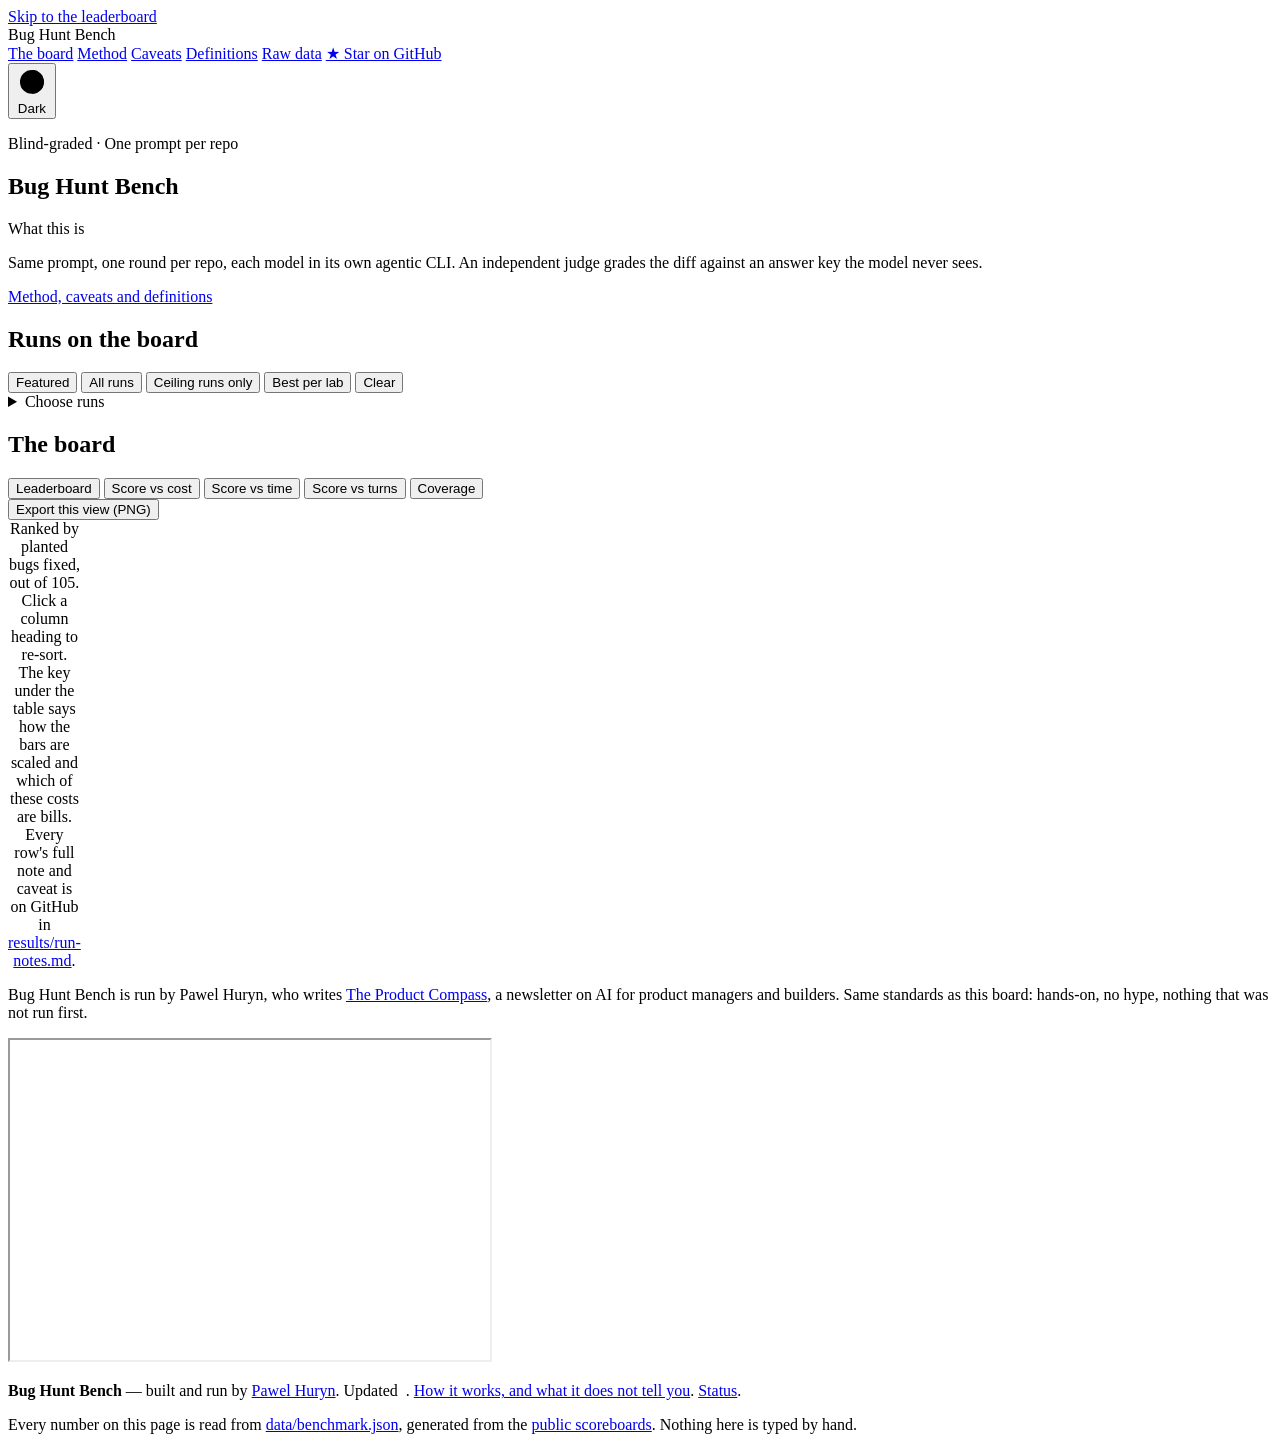
==== index.html @ db118f54 "board: a link restores exactly the state it names Two ways a link could open on the wrong board:  - " ====
<!doctype html>
<html lang="en">
<head>
<meta charset="utf-8">
<meta name="viewport" content="width=device-width, initial-scale=1">
<title>Bug Hunt Bench — frontier coding models against real planted bugs</title>
<meta name="description" content="A blind-graded benchmark of frontier coding models on real bugs planted in two production codebases. The score counts planted bugs only; extra fixes are tracked separately and never added.">
<link rel="canonical" href="https://bughunt.productcompass.pm/">
<meta name="color-scheme" content="light dark">
<!-- theme-boot.js rewrites this to the dark surface when the dark theme is on -->
<meta name="theme-color" content="#eef0f3">
<meta name="author" content="Pawel Huryn">

<!-- The one classic, render-blocking script on the page: it stamps the theme on
     <html> before the first paint, so a dark-theme visitor never sees a white
     flash. It is a file rather than an inline block because the CSP has no
     'unsafe-inline'. -->
<script src="/assets/js/theme-boot.js?v=7491ca6787"></script>

<meta property="og:type" content="website">
<meta property="og:site_name" content="Bug Hunt Bench">
<meta property="og:title" content="Bug Hunt Bench — frontier coding models against real planted bugs">
<meta property="og:description" content="A blind-graded benchmark of frontier coding models on real bugs planted in two production codebases. The score counts planted bugs only; extra fixes are tracked separately and never added.">
<meta property="og:url" content="https://bughunt.productcompass.pm/">
<meta property="og:image" content="https://bughunt.productcompass.pm/og-image.png?v=2026-11-19-d2e2fb43">
<meta property="og:image:width" content="1200">
<meta property="og:image:height" content="630">
<meta property="og:image:alt" content="Bug Hunt Bench leaderboard">
<meta name="twitter:card" content="summary_large_image">
<meta name="twitter:title" content="Bug Hunt Bench — frontier coding models against real planted bugs">
<meta name="twitter:description" content="A blind-graded benchmark of frontier coding models on real bugs planted in two production codebases. The score counts planted bugs only.">
<meta name="twitter:image" content="https://bughunt.productcompass.pm/og-image.png?v=2026-11-19-d2e2fb43">
<meta name="twitter:creator" content="@PawelHuryn">

<link rel="icon" href="/assets/favicon.svg" type="image/svg+xml">
<link rel="icon" href="/assets/favicon-32.png" sizes="32x32" type="image/png">
<link rel="apple-touch-icon" href="/assets/apple-touch-icon.png">
<link rel="preconnect" href="https://fonts.googleapis.com">
<link rel="preconnect" href="https://fonts.gstatic.com" crossorigin>
<link rel="stylesheet" href="https://fonts.googleapis.com/css2?family=EB+Garamond:ital,wght@0,400;0,500;1,400&amp;family=Inter:wght@400;500;600&amp;display=swap">
<link rel="stylesheet" href="/assets/css/site.css?v=7491ca6787">

<!-- dateModified and url are patched at runtime from data/benchmark.json; keep the static values in sync anyway. -->
<script type="application/ld+json" id="dataset-schema">
{
  "@context": "https://schema.org",
  "@type": "Dataset",
  "name": "Bug Hunt Bench",
  "alternateName": "Bug Hunt Bench coding-model benchmark",
  "description": "A blind-graded benchmark of frontier coding models on real bugs planted in two production codebases: a TypeScript VS Code extension and a React/Supabase LMS. Each model gets one round per repo in its own native agentic CLI, and an independent judge grades the resulting diff against a withheld answer key. The headline score counts planted bugs only.",
  "url": "https://bughunt.productcompass.pm/",
  "sameAs": "https://github.com/phuryn/bug-hunt-bench",
  "license": "https://opensource.org/licenses/MIT",
  "isAccessibleForFree": true,
  "dateModified": "2026-08-25",
  "keywords": ["coding models", "AI benchmark", "bug fixing", "software engineering agents", "blind grading"],
  "creator": {
    "@type": "Person",
    "name": "Pawel Huryn",
    "url": "https://www.productcompass.pm",
    "sameAs": ["https://x.com/PawelHuryn", "https://www.linkedin.com/in/pawel-huryn"]
  },
  "distribution": {
    "@type": "DataDownload",
    "encodingFormat": "application/json",
    "contentUrl": "https://bughunt.productcompass.pm/data/benchmark.json"
  },
  "measurementTechnique": "Blind grading of model-produced diffs against a withheld answer key",
  "variableMeasured": [
    { "@type": "PropertyValue", "name": "fixed", "description": "Planted bugs fixed and verified against the withheld answer key. The only number in the score.", "minValue": 0, "maxValue": 105 },
    { "@type": "PropertyValue", "name": "partial", "description": "The defect was addressed but not fully closed. Not counted in the score." },
    { "@type": "PropertyValue", "name": "claimed_only", "description": "The model reported a fix that its diff does not deliver." },
    { "@type": "PropertyValue", "name": "extras", "description": "Genuine defects fixed that were never planted. Real work, deliberately kept out of the score." },
    { "@type": "PropertyValue", "name": "wall_min", "description": "Wall-clock minutes for the run: repo 1 plus repo 2 agent time, dependency install excluded.", "unitText": "minute" },
    { "@type": "PropertyValue", "name": "cost_usd", "description": "Run cost in US dollars, tagged by kind: an actual bill, a list-rate estimate, a reconstructed floor, or free.", "unitText": "USD" }
  ]
}
</script>
<script type="module" src="/assets/js/main.js?v=7491ca6787"></script>
<!-- Microsoft Clarity analytics. A file, not an inline block: the CSP has no 'unsafe-inline'. -->
<script src="/assets/js/clarity.js?v=7491ca6787" async></script>
</head>
<body>
<a class="skip-link" href="#leaderboard">Skip to the leaderboard</a>

<header class="masthead">
  <div class="wrap masthead__inner">
    <span class="wordmark" aria-current="page">Bug&nbsp;Hunt&nbsp;Bench</span>
    <div class="masthead__right">
      <nav class="masthead__nav" aria-label="Sections">
        <a href="#leaderboard" aria-current="page">The board</a>
        <a href="/method">Method</a>
        <a href="/method#caveats">Caveats</a>
        <a href="/method#definitions">Definitions</a>
        <a id="source-link" href="https://github.com/phuryn/bug-hunt-bench/tree/main/results" target="_blank" rel="noopener" aria-label="Raw data (opens in a new tab)">Raw data</a>
        <a id="star-link" class="masthead__star" href="https://github.com/phuryn/bug-hunt-bench" target="_blank" rel="noopener" aria-label="Star Bug Hunt Bench on GitHub (opens in a new tab)">&#9733; Star on GitHub</a>
      </nav>
      <button type="button" class="themetoggle" id="theme-toggle" aria-pressed="false" aria-label="Dark theme">
        <svg viewBox="0 0 16 16" aria-hidden="true" focusable="false">
          <circle class="disc" cx="8" cy="8" r="6"></circle>
          <path class="half" d="M8 2a6 6 0 0 1 0 12z"></path>
        </svg>
        <span>Dark</span>
      </button>
    </div>
  </div>
</header>

<main id="main">

  <section class="hero wrap" aria-labelledby="page-title">
    <p class="kicker">Blind-graded &middot; One prompt per repo<span id="hero-updated-wrap" hidden> &middot; Updated <time id="hero-updated" datetime=""></time></span></p>
    <!-- replaced at runtime with the headline built from data/benchmark.json; the
         static text is what a crawler without JavaScript gets, and carries no figures -->
    <h1 id="page-title">Bug Hunt Bench</h1>
    <p class="lede" id="hero-lede"></p>

    <!-- The bridge: what the benchmark is, and the way through to the page that
         says it properly. The method, the caveats and the definitions moved to
         /method so the board comes first; this is the only prose about them that
         stays here, and it carries no figures, so it cannot go stale. -->
    <aside class="bridge" aria-label="What this is">
      <p class="eyebrow">What this is</p>
      <p>Same prompt, one round per repo, each model in its own agentic CLI. An independent judge grades the diff against an answer key the model never sees.</p>
      <p class="bridge__more"><a href="/method">Method, caveats and definitions</a></p>
    </aside>

    <figure class="tickrule">
      <div class="tickrule__plot" id="tickrule-plot" aria-hidden="true"></div>
      <div class="tickrule__skeleton skeleton__row" id="tickrule-skeleton" aria-hidden="true"></div>
      <figcaption id="tickrule-caption"></figcaption>
    </figure>
  </section>

  <section class="controls wrap" aria-labelledby="controls-title">
    <div class="controls__bar">
      <h2 class="controls__title" id="controls-title">Runs on the board</h2>
      <div class="presets" role="group" aria-label="Selection presets">
        <button type="button" class="preset" data-preset="featured">Featured</button>
        <button type="button" class="preset" data-preset="all">All runs</button>
        <button type="button" class="preset" data-preset="ceiling">Ceiling runs only</button>
        <button type="button" class="preset" data-preset="best-per-lab">Best per lab</button>
        <button type="button" class="preset" data-preset="clear">Clear</button>
      </div>
    </div>
    <details class="picker" id="picker">
      <summary><span id="picker-summary">Choose runs</span></summary>
      <div class="picker__grid" id="picker-grid"></div>
      <p class="picker__note">A model can appear more than once — different reasoning tiers, or a different harness. Runs tagged <span class="tag tag--superseded">superseded</span> are historical and stay out of the default view.</p>
    </details>
  </section>

  <section class="views wrap" id="leaderboard" aria-labelledby="views-title">
    <div class="views__bar">
      <h2 class="views__title" id="views-title">The board</h2>
      <div class="views__actions">
        <div class="tabs" role="tablist" aria-label="View">
          <button type="button" class="tab" role="tab" id="tab-table" aria-controls="panel-table" aria-selected="true" data-view="table">Leaderboard</button>
          <button type="button" class="tab" role="tab" id="tab-scatter" aria-controls="panel-scatter" aria-selected="false" tabindex="-1" data-view="scatter">Score vs cost</button>
          <button type="button" class="tab" role="tab" id="tab-time" aria-controls="panel-time" aria-selected="false" tabindex="-1" data-view="time">Score vs time</button>
          <button type="button" class="tab" role="tab" id="tab-turns" aria-controls="panel-turns" aria-selected="false" tabindex="-1" data-view="turns">Score vs turns</button>
          <button type="button" class="tab" role="tab" id="tab-coverage" aria-controls="panel-coverage" aria-selected="false" tabindex="-1" data-view="coverage">Coverage</button>
        </div>
        <button type="button" class="btn btn--export" id="export-png">Export this view (PNG)</button>
      </div>
    </div>

    <div class="panel" id="panel-table" role="tabpanel" tabindex="0" aria-labelledby="tab-table">
      <div class="skeleton" id="board-skeleton" aria-hidden="true">
        <div class="skeleton__head"></div>
        <div class="skeleton__row"></div><div class="skeleton__row"></div>
        <div class="skeleton__row"></div><div class="skeleton__row"></div>
        <div class="skeleton__row"></div><div class="skeleton__row"></div>
        <div class="skeleton__row"></div><div class="skeleton__row"></div>
      </div>
      <div class="tablewrap" id="tablewrap" tabindex="0" role="region" aria-label="Leaderboard table, scrollable">
        <table class="board" id="board">
          <caption class="board__caption" id="board-caption">
            Ranked by planted bugs fixed, out of 105. Click a column heading to re-sort. The key under the table says how the bars are scaled and which of these costs are bills.
            Every row's full note and caveat is on GitHub in <a href="https://github.com/phuryn/bug-hunt-bench/blob/main/results/run-notes.md">results/run-notes.md</a>.
          </caption>
          <thead id="board-head"></thead>
          <tbody id="board-body"></tbody>
        </table>
      </div>
      <p class="empty" id="table-empty" hidden>No runs selected. Pick some above, or hit <strong>Featured</strong>.</p>
      <p class="pullquote" id="extras-pullquote"></p>
      <div class="keys" id="table-keys"></div>
    </div>

    <div class="panel" id="panel-scatter" role="tabpanel" tabindex="0" aria-labelledby="tab-scatter" hidden>
      <div class="chart" id="chart"></div>
      <p class="empty" id="scatter-empty" hidden>No runs selected. Pick some above, or hit <strong>Featured</strong>.</p>
      <div class="chart__legend" id="chart-legend"></div>
      <p class="chart__note">
        <span id="scale-note"></span>
        <span id="axis-note"></span>
        Every value here is also in the <button type="button" class="linkbtn" data-goto-view="table">leaderboard table</button>.
      </p>
    </div>

    <div class="panel" id="panel-time" role="tabpanel" tabindex="0" aria-labelledby="tab-time" hidden>
      <div class="chart" id="chart-time"></div>
      <p class="empty" id="time-empty" hidden>No runs selected. Pick some above, or hit <strong>Featured</strong>.</p>
      <div class="chart__legend" id="time-legend"></div>
      <p class="chart__note">
        <span id="time-scale-note"></span>
        <span id="time-axis-note"></span>
        Every value here is also in the <button type="button" class="linkbtn" data-goto-view="table">leaderboard table</button>.
      </p>
    </div>

    <div class="panel" id="panel-turns" role="tabpanel" tabindex="0" aria-labelledby="tab-turns" hidden>
      <div class="chart" id="chart-turns"></div>
      <p class="empty" id="turns-empty" hidden>No runs selected. Pick some above, or hit <strong>Featured</strong>.</p>
      <div class="chart__legend" id="turns-legend"></div>
      <p class="chart__note">
        A turn is one model step that either calls a tool or gives the final answer, counted from each run's own log the same way for every harness — see <a class="deflink" href="/method#def-turns">the definition</a>.
        <span id="turns-scale-note"></span>
        <span id="turns-axis-note"></span>
        Every value here is also in the <button type="button" class="linkbtn" data-goto-view="table">leaderboard table</button>, and every run's own figures are in <a href="https://github.com/phuryn/bug-hunt-bench/blob/main/results/runs.csv">results/runs.csv</a>.
      </p>
    </div>

    <div class="panel" id="panel-coverage" role="tabpanel" tabindex="0" aria-labelledby="tab-coverage" hidden>
      <div class="coverage" id="coverage-host"></div>
      <p class="empty" id="coverage-empty" hidden>No runs selected. Pick some above, or hit <strong>Featured</strong>.</p>
      <div id="coverage-note"></div>
    </div>
  </section>

  <noscript>
    <section class="prose wrap">
      <h2>This board needs JavaScript</h2>
      <p>The table and the charts are drawn in the browser from a single JSON file, so no number on this page is hand-typed. You can read the same numbers straight from the source: <a href="/data/benchmark.json">data/benchmark.json</a>, or the <a href="https://github.com/phuryn/bug-hunt-bench/tree/main/results">public scoreboards</a>. The <a href="/method">method page</a> reads from the same file.</p>
    </section>
  </noscript>
  <!-- The coda: the newsletter, last on the page and above the footer, so it is on
       every view and never between a reader and a number. The frame is Substack's
       own subscribe document (allowed by frame-src in _headers); the link in the
       sentence is the way in for anyone whose browser blocks third-party frames. -->
  <section class="coda wrap" aria-label="Subscribe to The Product Compass">
    <div class="coda__inner">
      <div class="coda__text">
        <p>Bug Hunt Bench is run by Pawel Huryn, who writes <a href="https://www.productcompass.pm/subscribe">The Product Compass</a>, a newsletter on AI for product managers and builders. Same standards as this board: hands-on, no hype, nothing that was not run first.</p>
      </div>
      <div class="coda__frame">
        <iframe class="coda__embed" src="https://www.productcompass.pm/embed" width="480" height="320" title="Subscribe to The Product Compass" loading="lazy" scrolling="no"></iframe>
      </div>
    </div>
  </section>
</main>

<footer class="footer">
  <div class="wrap footer__inner">
    <p><strong>Bug Hunt Bench</strong> — built and run by <a href="https://www.productcompass.pm">Pawel Huryn</a>. Updated <time id="footer-updated" datetime="">&nbsp;</time>. <a href="/method">How it works, and what it does not tell you</a>. <a href="https://staygreen.io/s/bug-hunt-benchmark" target="_blank" rel="noopener" aria-label="Status (opens in a new tab)">Status</a>.</p>
    <p>Every number on this page is read from <a href="/data/benchmark.json">data/benchmark.json</a>, generated from the <a href="https://github.com/phuryn/bug-hunt-bench/tree/main/results">public scoreboards</a>. Nothing here is typed by hand.</p>
  </div>
</footer>
</body>
</html>
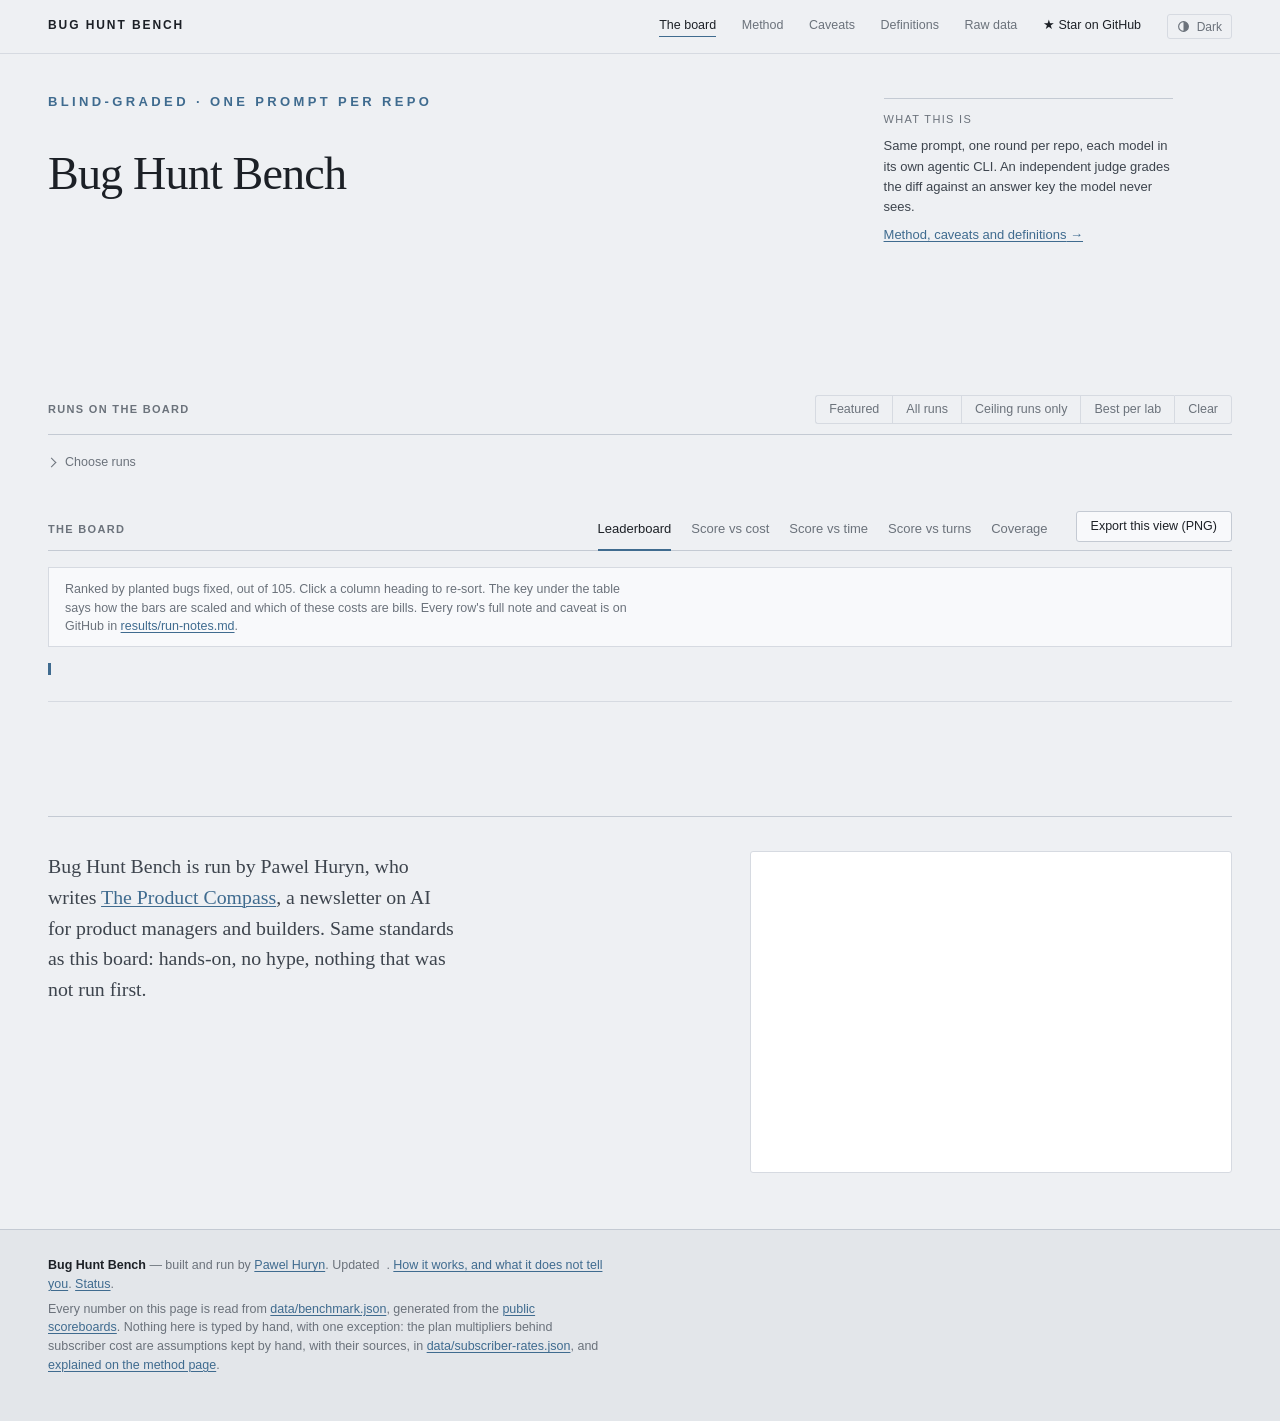
==== commit 3ac831ba: "board: subscriber cost - what a run costs on a $100+ plan, beside its API price Most people reading " ====
--- a/index.html
+++ b/index.html
@@ -15,7 +15,7 @@
      <html> before the first paint, so a dark-theme visitor never sees a white
      flash. It is a file rather than an inline block because the CSP has no
      'unsafe-inline'. -->
-<script src="/assets/js/theme-boot.js?v=7491ca6787"></script>
+<script src="/assets/js/theme-boot.js?v=b13c489aa2"></script>
 
 <meta property="og:type" content="website">
 <meta property="og:site_name" content="Bug Hunt Bench">
@@ -38,7 +38,7 @@
 <link rel="preconnect" href="https://fonts.googleapis.com">
 <link rel="preconnect" href="https://fonts.gstatic.com" crossorigin>
 <link rel="stylesheet" href="https://fonts.googleapis.com/css2?family=EB+Garamond:ital,wght@0,400;0,500;1,400&amp;family=Inter:wght@400;500;600&amp;display=swap">
-<link rel="stylesheet" href="/assets/css/site.css?v=7491ca6787">
+<link rel="stylesheet" href="/assets/css/site.css?v=b13c489aa2">
 
 <!-- dateModified and url are patched at runtime from data/benchmark.json; keep the static values in sync anyway. -->
 <script type="application/ld+json" id="dataset-schema">
@@ -76,9 +76,9 @@
   ]
 }
 </script>
-<script type="module" src="/assets/js/main.js?v=7491ca6787"></script>
+<script type="module" src="/assets/js/main.js?v=b13c489aa2"></script>
 <!-- Microsoft Clarity analytics. A file, not an inline block: the CSP has no 'unsafe-inline'. -->
-<script src="/assets/js/clarity.js?v=7491ca6787" async></script>
+<script src="/assets/js/clarity.js?v=b13c489aa2" async></script>
 </head>
 <body>
 <a class="skip-link" href="#leaderboard">Skip to the leaderboard</a>
@@ -140,6 +140,7 @@
         <button type="button" class="preset" data-preset="all">All runs</button>
         <button type="button" class="preset" data-preset="ceiling">Ceiling runs only</button>
         <button type="button" class="preset" data-preset="best-per-lab">Best per lab</button>
+        <button type="button" class="preset" data-preset="subscription" hidden>Subscription runs</button>
         <button type="button" class="preset" data-preset="clear">Clear</button>
       </div>
     </div>
@@ -148,6 +149,19 @@
       <div class="picker__grid" id="picker-grid"></div>
       <p class="picker__note">A model can appear more than once — different reasoning tiers, or a different harness. Runs tagged <span class="tag tag--superseded">superseded</span> are historical and stay out of the default view.</p>
     </details>
+    <!-- The board's two readings of the cost column: the run's own dollar figure,
+         and what it costs on a $100-or-more subscription (assets/js/subscriber.js).
+         Hidden until data/subscriber-rates.json has loaded; the multiplier fields
+         and the line under them are built from that file, so no figure is typed here. -->
+    <div class="costbasis" id="costbasis" hidden>
+      <span class="costbasis__title" id="costbasis-title">Costs shown as</span>
+      <div class="presets" role="group" aria-labelledby="costbasis-title">
+        <button type="button" class="preset" data-cost="api" aria-pressed="true">API list price</button>
+        <button type="button" class="preset" data-cost="subscriber" aria-pressed="false">Subscriber cost</button>
+      </div>
+      <div class="costbasis__rates" id="costbasis-rates" role="group" aria-label="Subscriber cost multipliers" hidden></div>
+    </div>
+    <p class="costbasis__note" id="costbasis-note" hidden></p>
   </section>
 
   <section class="views wrap" id="leaderboard" aria-labelledby="views-title">
@@ -176,7 +190,7 @@
       <div class="tablewrap" id="tablewrap" tabindex="0" role="region" aria-label="Leaderboard table, scrollable">
         <table class="board" id="board">
           <caption class="board__caption" id="board-caption">
-            Ranked by planted bugs fixed, out of 105. Click a column heading to re-sort. The key under the table says how the bars are scaled and which of these costs are bills.
+            Ranked by planted bugs fixed, out of 105. Click a column heading to re-sort. <span id="caption-key-api">The key under the table says how the bars are scaled and which of these costs are bills.</span><span id="caption-key-subscriber" hidden>The key under the table says how the bars are scaled and how subscriber cost is estimated.</span>
             Every row's full note and caveat is on GitHub in <a href="https://github.com/phuryn/bug-hunt-bench/blob/main/results/run-notes.md">results/run-notes.md</a>.
           </caption>
           <thead id="board-head"></thead>
@@ -254,7 +268,7 @@
 <footer class="footer">
   <div class="wrap footer__inner">
     <p><strong>Bug Hunt Bench</strong> — built and run by <a href="https://www.productcompass.pm">Pawel Huryn</a>. Updated <time id="footer-updated" datetime="">&nbsp;</time>. <a href="/method">How it works, and what it does not tell you</a>. <a href="https://staygreen.io/s/bug-hunt-benchmark" target="_blank" rel="noopener" aria-label="Status (opens in a new tab)">Status</a>.</p>
-    <p>Every number on this page is read from <a href="/data/benchmark.json">data/benchmark.json</a>, generated from the <a href="https://github.com/phuryn/bug-hunt-bench/tree/main/results">public scoreboards</a>. Nothing here is typed by hand.</p>
+    <p>Every number on this page is read from <a href="/data/benchmark.json">data/benchmark.json</a>, generated from the <a href="https://github.com/phuryn/bug-hunt-bench/tree/main/results">public scoreboards</a>. Nothing here is typed by hand, with one exception: the plan multipliers behind subscriber cost are assumptions kept by hand, with their sources, in <a href="/data/subscriber-rates.json">data/subscriber-rates.json</a>, and <a href="/method#subscriber-cost">explained on the method page</a>.</p>
   </div>
 </footer>
 </body>
--- a/assets/css/site.css
+++ b/assets/css/site.css
@@ -0,0 +1,1211 @@
+/* Bug Hunt Bench — site styles
+   Two registers on purpose: prose is EB Garamond (the argument), data is Inter
+   (the evidence), with a system mono for the harness lines under each model name.
+   The only saturated colour on the page is a run's own colour, and it never
+   appears without the run's name beside it.
+
+   Two themes. Light is the default and is the one that matches the printed card;
+   dark restates the same chrome on a dark surface. Everything that changes is a
+   token below — surfaces, ink, hairlines, and the neutral bar grey. The run
+   colours are NOT tokens: they come from the data file, and the only ones that
+   move in dark are the ones that would otherwise be invisible (see theme.js). */
+
+:root {
+  /* chrome */
+  --page:      #eef0f3;
+  --panel:     #e3e6ea;
+  --plate:     #f8f9fb;   /* derived: the data surface, one step lighter than the page */
+  --hairline:  #d6dae1;
+  --rule:      #c4cad3;   /* derived: a hairline with a little more weight, for header rules */
+  --ink:       #1c2026;
+  --ink-2:     #3d444d;   /* derived: long-form body ink */
+  --muted:     #6b727b;
+  --accent:    #3f6b8f;
+  --accent-wash: rgba(63, 107, 143, 0.07);
+  --neutral:   #aab1ba;
+  --bar:       #aab1ba;   /* the card's bar grey: wall clock and cost, never an identity */
+
+  /* The only two hues on the page that mean something rather than identify
+     something: the state of a planted bug on the tick rule. Chosen against THIS
+     page surface with the categorical validator, not picked by eye -
+     CVD deltaE 11.7 (target 8), normal-vision 26.8 (floor 15), and both above
+     3:1 on --page. Red-green is still the pair that fails a deuteranope, so the
+     rule never leans on them: fill and height carry the same distinction. */
+  --tick-fixed:    #2b8f66;
+  --tick-survivor: #9e2b20;
+
+  /* surfaces that invert rather than lighten */
+  --chip-ring: rgba(28, 32, 38, 0.16);
+  --tip-bg:    #1c2026;
+  --tip-ink:   #eef0f3;
+  --tip-meta:  #c9ced6;
+  --on-bg:     #1c2026;   /* a control in its "on" state */
+  --on-ink:    #eef0f3;
+  --shadow:    rgba(28, 32, 38, 0.18);
+
+  /* type */
+  --serif: "EB Garamond", "Iowan Old Style", Georgia, "Times New Roman", serif;
+  --sans: "Inter", -apple-system, BlinkMacSystemFont, "Segoe UI", Roboto, Helvetica, Arial, sans-serif;
+  --mono: ui-monospace, SFMono-Regular, "SF Mono", "Cascadia Mono", Menlo, Consolas, monospace;
+
+  /* rhythm */
+  --gap: 24px;
+  --wrap: 1280px;
+
+  color-scheme: light;
+}
+
+/* Dark is selected, not flipped: its own steps, checked against the dark surface.
+   There is deliberately no `@media (prefers-color-scheme: dark)` twin of this
+   block. theme-boot.js reads the OS preference and stamps data-theme on <html>
+   before the first paint, so the media query would never win — and a second copy
+   of these values would only be a set of numbers waiting to drift out of sync.
+   The page renders nothing without JavaScript anyway (see the <noscript> block),
+   so a CSS-only dark mode would be styling an empty document. */
+:root[data-theme="dark"] {
+  --page:      #101419;
+  --panel:     #1d232b;
+  --plate:     #161b21;   /* the data surface, one step lighter than the page, as in light */
+  --hairline:  #262d36;
+  --rule:      #39424e;
+  --ink:       #e9edf2;
+  --ink-2:     #b9c2cd;
+  --muted:     #8994a1;
+  --accent:    #8fb8dc;
+  --accent-wash: rgba(143, 184, 220, 0.10);
+  --neutral:   #626c79;
+  --bar:       #5c6673;
+
+  /* the dark theme's own steps for the tick rule, validated against #101419:
+     CVD deltaE 8.1, normal-vision 27.5, contrast 4.7:1 and 4.8:1 */
+  --tick-fixed:    #0b9360;
+  --tick-survivor: #e15247;
+
+  --chip-ring: rgba(233, 237, 242, 0.30);
+  --tip-bg:    #232a33;
+  --tip-ink:   #e9edf2;
+  --tip-meta:  #a9b3bf;
+  --on-bg:     #8fb8dc;
+  --on-ink:    #0d1116;
+  --shadow:    rgba(0, 0, 0, 0.55);
+
+  color-scheme: dark;
+}
+
+*, *::before, *::after { box-sizing: border-box; }
+
+/* the table's display rules would otherwise beat the UA's [hidden] */
+[hidden] { display: none !important; }
+
+html { -webkit-text-size-adjust: 100%; }
+
+body {
+  margin: 0;
+  background: var(--page);
+  color: var(--ink);
+  font-family: var(--sans);
+  font-size: 16px;
+  line-height: 1.5;
+  -webkit-font-smoothing: antialiased;
+  text-rendering: optimizeLegibility;
+}
+
+.wrap {
+  max-width: var(--wrap);
+  margin-inline: auto;
+  padding-inline: clamp(18px, 4vw, 48px);
+}
+
+a { color: var(--accent); text-decoration-thickness: 1px; text-underline-offset: 2px; }
+a:hover { color: var(--ink); }
+
+:focus-visible {
+  outline: 2px solid var(--accent);
+  outline-offset: 2px;
+  border-radius: 2px;
+}
+
+.skip-link {
+  position: absolute; left: -9999px; top: 0;
+  background: var(--on-bg); color: var(--on-ink);
+  padding: 10px 16px; z-index: 20; font-size: 13px;
+}
+.skip-link:focus { left: 0; }
+
+.eyebrow {
+  font-size: 11px; letter-spacing: 0.12em; text-transform: uppercase;
+  color: var(--muted); margin: 0 0 14px; font-weight: 500;
+}
+
+/* the card's kicker: accent, wide-tracked, the loudest small type on the page */
+.kicker {
+  grid-column: 1;
+  grid-row: 1;
+  font-size: clamp(11px, 1.15vw, 13px);
+  font-weight: 700; letter-spacing: 0.26em; text-transform: uppercase;
+  color: var(--accent); margin: 0 0 16px;
+}
+
+/* ---------------------------------------------------------------- masthead */
+
+.masthead { border-bottom: 1px solid var(--hairline); background: var(--page); }
+.masthead__inner {
+  display: flex; align-items: baseline; justify-content: space-between;
+  gap: 20px; flex-wrap: wrap; padding-block: 14px;
+}
+.wordmark {
+  font-family: var(--sans); font-size: 12px; font-weight: 600;
+  letter-spacing: 0.16em; text-transform: uppercase; color: var(--ink);
+  text-decoration: none;
+}
+a.wordmark:hover { color: var(--accent); }
+.masthead__nav a[aria-current="page"] { color: var(--ink); border-bottom-color: var(--accent); }
+.masthead__right {
+  display: flex; align-items: center; gap: clamp(12px, 2vw, 26px); flex-wrap: wrap;
+}
+.masthead__nav { display: flex; gap: clamp(12px, 2vw, 26px); flex-wrap: wrap; align-items: baseline; }
+.masthead__nav a {
+  font-size: 12.5px; color: var(--muted); text-decoration: none;
+  padding-bottom: 2px; border-bottom: 1px solid transparent;
+}
+.masthead__nav a:hover { color: var(--ink); border-bottom-color: var(--rule); }
+/* the star ask is the one nav item allowed to read as a request: ink, not muted, still no button chrome */
+.masthead__nav a.masthead__star { color: var(--ink); white-space: nowrap; }
+.masthead__nav a.masthead__star:hover { color: var(--accent); border-bottom-color: var(--accent); }
+/* the external link is nav, not a call to action: same weight as its neighbours
+   (Pawel, 2026-08-25). The .masthead__out accent rule was removed, not overridden. */
+
+/* theme toggle — a real button, a real pressed state, a stable accessible name */
+.themetoggle {
+  font: inherit; font-size: 12px; line-height: 1; cursor: pointer;
+  display: inline-flex; align-items: center; gap: 7px;
+  background: transparent; color: var(--muted);
+  border: 1px solid var(--hairline); border-radius: 3px; padding: 5px 9px;
+}
+.themetoggle:hover { color: var(--ink); border-color: var(--rule); }
+.themetoggle[aria-pressed="true"] { color: var(--ink); border-color: var(--rule); background: var(--plate); }
+.themetoggle svg { width: 13px; height: 13px; flex: none; }
+.themetoggle .disc { fill: none; stroke: currentColor; stroke-width: 1.4; }
+.themetoggle .half { fill: currentColor; }
+
+/* -------------------------------------------------------------------- hero */
+
+/* The board is the point, so the hero is sized to get out of its way: two
+   columns, the argument on the left, the way through to the method on the right.
+   The four stat tiles that used to hold that rail are gone - every figure on
+   them was already on the board a few hundred pixels further down. */
+.hero {
+  padding-block: clamp(22px, 3vw, 40px) clamp(10px, 1.5vw, 16px);
+  display: grid;
+  grid-template-columns: minmax(0, 1.55fr) minmax(228px, 0.7fr);
+  column-gap: clamp(28px, 5vw, 72px);
+  align-items: start;
+}
+
+/* headline = the finding, not the product name; the product name is the kicker
+   and the wordmark. The opening clause carries the accent, as on the card. */
+h1 {
+  grid-column: 1;
+  grid-row: 2;
+  font-family: var(--serif);
+  font-weight: 500;
+  font-size: clamp(1.95rem, 3.6vw, 3rem);
+  line-height: 1.04;
+  letter-spacing: -0.018em;
+  margin: 0 0 12px;
+  max-width: 26ch;
+  text-wrap: balance;
+}
+h1 em { font-style: normal; color: var(--accent); }
+
+.lede {
+  grid-column: 1;
+  grid-row: 3;
+  font-family: var(--serif);
+  font-style: italic;
+  font-size: clamp(1.02rem, 1.5vw, 1.18rem);
+  line-height: 1.42;
+  color: var(--ink-2);
+  max-width: 50ch;
+  margin: 0;
+  text-wrap: pretty;
+}
+
+.hero .eyebrow { grid-column: 1; margin-bottom: 8px; }
+
+/* the bridge: what this is, and the door to the page that says it properly */
+.bridge {
+  grid-column: 2;
+  grid-row: 1 / span 3;
+  margin: 6px 0 0;
+  padding-top: 12px;
+  border-top: 1px solid var(--rule);
+  font-size: 13px;
+  line-height: 1.55;
+  color: var(--ink-2);
+  max-width: 40ch;
+}
+.bridge p { margin: 0 0 8px; }
+.bridge .eyebrow { grid-column: auto; margin-bottom: 8px; }
+.bridge__more { margin: 0; }
+.bridge__more a { font-weight: 500; }
+.bridge__more a::after { content: " →"; }
+
+/* the signature: a 105-tick measure rule.
+   Two states, three channels each, because red and green alone is exactly the
+   pair that collapses for a deuteranope and on a mono printer:
+     fixed by at least one model - SOLID  green, full height
+     never fixed by anything     - HOLLOW red,   full height
+   Equal height on purpose (Pawel, 2026-08-25): the rule reads as one measure of
+   105, and a short mark next to a tall one was being read as a smaller quantity
+   rather than a different state. Fill is the non-colour channel that survives a
+   deuteranope and a mono printer; an empty tick reads as an unfilled slot, which
+   is what an unfixed bug is. */
+.tickrule {
+  grid-column: 1 / -1;
+  grid-row: 4;
+  margin: clamp(22px, 3.2vw, 40px) 0 0;
+}
+.tickrule__plot {
+  display: flex; gap: 2px; align-items: flex-end;
+  height: 44px; width: 100%;
+}
+.tickrule__plot .tick {
+  flex: 1 1 0; min-width: 0;
+  border-radius: 1px;
+}
+.tickrule__plot .tick--fixed {
+  height: 100%;
+  background: var(--tick-fixed);
+}
+.tickrule__plot .tick--survivor {
+  height: 100%;
+  background: transparent;
+  box-shadow: inset 0 0 0 1.5px var(--tick-survivor);
+}
+.tickrule figcaption {
+  font-size: 12.5px; color: var(--muted); margin-top: 10px;
+  max-width: 84ch; line-height: 1.55;
+}
+.tickrule figcaption b { color: var(--ink); font-weight: 600; }
+
+/* the caption is the legend: each half names its own mark and shows it */
+.tickkey { color: var(--ink-2); }
+.tickkey__mark {
+  display: inline-block; width: 7px; vertical-align: -1px;
+  margin-right: 5px; border-radius: 1px;
+}
+.tickkey--fixed .tickkey__mark { height: 11px; background: var(--tick-fixed); }
+.tickkey--survivor .tickkey__mark {
+  height: 11px; box-shadow: inset 0 0 0 1.5px var(--tick-survivor);
+}
+
+/* ---------------------------------------------------------------- controls */
+
+.controls { padding-block: clamp(20px, 2.6vw, 32px) 0; }
+.controls__bar {
+  display: flex; align-items: baseline; justify-content: space-between;
+  gap: 16px; flex-wrap: wrap;
+  border-bottom: 1px solid var(--rule); padding-bottom: 10px;
+}
+.controls__title, .views__title {
+  font-family: var(--sans); font-size: 11px; font-weight: 600;
+  letter-spacing: 0.12em; text-transform: uppercase; color: var(--muted);
+  margin: 0;
+}
+
+.presets { display: flex; gap: 0; flex-wrap: wrap; }
+.preset {
+  font: inherit; font-size: 12.5px; line-height: 1;
+  background: transparent; color: var(--muted);
+  border: 1px solid var(--hairline); border-right-width: 0;
+  padding: 7px 13px; cursor: pointer;
+}
+.preset:first-child { border-radius: 3px 0 0 3px; }
+.preset:last-child { border-right-width: 1px; border-radius: 0 3px 3px 0; }
+.preset:hover { color: var(--ink); background: var(--plate); }
+.preset[aria-pressed="true"] {
+  background: var(--on-bg); border-color: var(--on-bg); color: var(--on-ink);
+}
+.preset[aria-pressed="true"] + .preset { border-left-color: var(--on-bg); }
+
+/* The log / linear switch. Same segmented look as the presets, its own class
+   because every .preset is wired to the selection. It sits ON the x-axis title
+   row, right-aligned to the plot's right edge - the title is on the left of the
+   same row, so the control is read with the axis it changes. The renderer puts it
+   straight after the SVG; the negative margin lifts it onto the row (the title
+   baseline is 14px above the SVG's bottom). A compact plot has tick labels too
+   close to that row, so there it takes its own row under the axis. */
+.scale-switch {
+  position: relative;
+  display: flex; justify-content: flex-end;
+  margin: -33px 26px 0 auto; width: max-content;
+}
+.chart-host--compact .scale-switch { margin: 6px 16px 0 auto; }
+.seg {
+  font: inherit; font-size: 12.5px; line-height: 1;
+  background: transparent; color: var(--muted);
+  border: 1px solid var(--hairline); border-right-width: 0;
+  padding: 7px 13px; cursor: pointer;
+}
+.seg:first-child { border-radius: 3px 0 0 3px; }
+.seg:last-child { border-right-width: 1px; border-radius: 0 3px 3px 0; }
+.seg:hover { color: var(--ink); background: var(--plate); }
+.seg[aria-pressed="true"] {
+  background: var(--on-bg); border-color: var(--on-bg); color: var(--on-ink);
+}
+.seg[aria-pressed="true"] + .seg { border-left-color: var(--on-bg); }
+.seg { padding: 6px 12px; }
+@media (max-width: 620px) {
+  /* a thumb-sized target on a phone */
+  .seg { padding: 10px 16px; }
+}
+
+.picker { margin-top: 12px; }
+.picker > summary {
+  cursor: pointer; font-size: 12.5px; color: var(--ink);
+  padding: 6px 0; list-style: none; display: flex; align-items: center; gap: 8px;
+}
+.picker > summary::-webkit-details-marker { display: none; }
+.picker > summary::before {
+  content: ""; width: 7px; height: 7px; flex: none;
+  border-right: 1.5px solid var(--muted); border-bottom: 1.5px solid var(--muted);
+  transform: rotate(-45deg); transition: transform 120ms ease;
+  margin-right: 2px;
+}
+.picker[open] > summary::before { transform: rotate(45deg); }
+.picker > summary span { color: var(--muted); }
+.picker > summary b { color: var(--ink); font-weight: 500; }
+
+.picker__grid {
+  display: grid; grid-template-columns: repeat(auto-fill, minmax(232px, 1fr));
+  gap: 18px clamp(20px, 3vw, 40px);
+  padding: 18px 0 4px;
+}
+.picker fieldset { border: 0; margin: 0; padding: 0; min-width: 0; }
+.picker legend {
+  padding: 0 0 7px; width: 100%;
+  border-bottom: 1px solid var(--hairline); margin-bottom: 7px;
+}
+/* The vendor heading is a CHECKBOX, not a button: a button can only act, a
+   checkbox also reports - all, some (indeterminate), none. Same at model level. */
+.vendor {
+  display: flex; align-items: center; gap: 7px; cursor: pointer; width: 100%;
+}
+.vendor__box, .group__box {
+  margin: 0; width: 13px; height: 13px; flex: none; accent-color: var(--accent);
+}
+.vendor__name {
+  font-size: 10.5px; font-weight: 600; letter-spacing: 0.1em;
+  text-transform: uppercase; color: var(--muted);
+}
+.vendor__count, .group__count {
+  margin-left: auto; font-size: 10.5px; color: var(--muted);
+  font-variant-numeric: tabular-nums;
+}
+.vendor:hover .vendor__name, .vendor:hover .vendor__count { color: var(--accent); }
+
+/* One model's effort ladder, or one small vendor inside OTHER. */
+.group { margin: 0; }
+.group > summary {
+  display: flex; align-items: center; gap: 7px; padding: 4px 0;
+  cursor: pointer; list-style: none; font-size: 12.5px; color: var(--ink-2);
+}
+.group > summary::-webkit-details-marker { display: none; }
+.group > summary:hover { color: var(--ink); }
+.group__name { line-height: 1.3; min-width: 0; }
+.group__name::after {
+  content: ""; display: inline-block; width: 5px; height: 5px; margin-left: 7px;
+  border-right: 1.2px solid var(--muted); border-bottom: 1.2px solid var(--muted);
+  transform: translateY(-2px) rotate(-45deg); transition: transform 120ms ease;
+}
+.group[open] > summary .group__name::after { transform: translateY(-3px) rotate(45deg); }
+.group > summary:has(.group__box:checked) .group__name { color: var(--ink); font-weight: 500; }
+.group .run { padding-left: 20px; }
+
+.run {
+  display: grid; grid-template-columns: 13px 9px 1fr; align-items: start;
+  gap: 0 7px; padding: 4px 0; cursor: pointer; font-size: 12.5px;
+  color: var(--ink-2);
+}
+.run--nosw { grid-template-columns: 13px 1fr; }
+.run__name--tier { font-size: 12px; letter-spacing: 0.01em; }
+.run:hover { color: var(--ink); }
+.run input { margin: 3px 0 0; width: 13px; height: 13px; accent-color: var(--accent); }
+.swatch {
+  width: 9px; height: 9px; margin-top: 4px; border-radius: 2px;
+  box-shadow: inset 0 0 0 1px var(--chip-ring);
+  flex: none;
+}
+.run__body { min-width: 0; }
+.run__name { display: block; line-height: 1.3; }
+.run__meta {
+  display: block; font-size: 10.5px; color: var(--muted); margin-top: 1px;
+  letter-spacing: 0.01em;
+}
+.run input:checked ~ .run__body .run__name { color: var(--ink); font-weight: 500; }
+
+.picker__note {
+  font-size: 12px; color: var(--muted); margin: 12px 0 0; max-width: 76ch;
+}
+
+/* The cost basis: the board's second reading of the cost column (subscriber.js).
+   A display setting, not a selection, so it sits under the picker on its own
+   hairline, wearing the presets' segmented buttons. The multiplier fields only
+   exist while subscriber cost is on; they are data entry, so they get a plate
+   and tabular figures, and nothing louder. */
+.costbasis {
+  display: flex; align-items: center; flex-wrap: wrap; gap: 10px 18px;
+  margin-top: 8px; padding-top: 12px; border-top: 1px solid var(--hairline);
+}
+.costbasis__title {
+  font-family: var(--sans); font-size: 11px; font-weight: 600;
+  letter-spacing: 0.12em; text-transform: uppercase; color: var(--muted);
+}
+.costbasis__rates {
+  display: flex; align-items: center; flex-wrap: wrap; gap: 6px 16px;
+  font-size: 12.5px; color: var(--muted);
+}
+.costbasis__rate { display: inline-flex; align-items: center; gap: 5px; cursor: text; }
+.costbasis__name { color: var(--ink-2); }
+.costbasis__times { color: var(--neutral); }
+.costbasis__input {
+  font: inherit; font-size: 12.5px; width: 4.4em; padding: 5px 6px;
+  border: 1px solid var(--hairline); border-radius: 3px;
+  background: var(--plate); color: var(--ink); font-variant-numeric: tabular-nums;
+}
+.costbasis__input:hover { border-color: var(--rule); }
+.costbasis__input:invalid { border-color: var(--tick-survivor); }
+.costbasis__reset { font-size: 12px; }
+.costbasis__note {
+  font-size: 12px; color: var(--muted); margin: 8px 0 0; max-width: 92ch;
+}
+
+/* ------------------------------------------------------------------- views */
+
+.views { padding-block: clamp(20px, 2.8vw, 34px) 0; }
+.views__bar {
+  display: flex; align-items: flex-end; justify-content: space-between;
+  gap: 16px; flex-wrap: wrap;
+  border-bottom: 1px solid var(--rule); padding-bottom: 0;
+}
+.views__title { padding-bottom: 12px; }
+.views__actions { display: flex; align-items: flex-end; gap: clamp(12px, 3vw, 28px); flex-wrap: wrap; }
+
+.tabs { display: flex; gap: 20px; }
+/* Five views since 2026-09-29 (score vs turns). On a phone the labels wrapped to three lines each;
+   one scrollable row keeps every tab a single line and still reachable. */
+@media (max-width: 620px) {
+  .tabs { gap: 16px; overflow-x: auto; scrollbar-width: none; -webkit-overflow-scrolling: touch; max-width: 100%; }
+  .tabs::-webkit-scrollbar { display: none; }
+  .tab { white-space: nowrap; flex: 0 0 auto; }
+}
+.tab {
+  font: inherit; font-size: 13px; background: none; border: 0; cursor: pointer;
+  color: var(--muted); padding: 6px 0 10px; border-bottom: 2px solid transparent;
+  margin-bottom: -1px;
+}
+.tab:hover { color: var(--ink); }
+.tab[aria-selected="true"] { color: var(--ink); border-bottom-color: var(--accent); font-weight: 500; }
+
+.btn {
+  font: inherit; font-size: 12.5px; line-height: 1; cursor: pointer;
+  background: var(--plate); color: var(--ink);
+  border: 1px solid var(--rule); border-radius: 3px; padding: 8px 14px;
+  margin-bottom: 8px;
+}
+.btn:hover { border-color: var(--accent); color: var(--accent); }
+.btn[disabled] { opacity: 0.45; cursor: not-allowed; }
+.btn[disabled]:hover { border-color: var(--rule); color: var(--ink); }
+.btn.is-busy { color: var(--muted); }
+
+.linkbtn {
+  font: inherit; background: none; border: 0; padding: 0; cursor: pointer;
+  color: var(--accent); text-decoration: underline; text-underline-offset: 2px;
+}
+
+.panel { padding-top: 16px; }
+.panel:focus { outline: none; }
+.panel:focus-visible { outline: 2px solid var(--accent); outline-offset: 4px; }
+
+.empty {
+  margin: 0; padding: 40px 20px; text-align: center; color: var(--muted);
+  font-size: 14px; background: var(--plate); border: 1px solid var(--hairline);
+}
+
+/* ---------------------------------------------------------------- skeleton */
+/* The board is rendered from JSON, so between first paint and the fetch landing
+   the page had a hole in it (Pawel, 2026-08-25: "sometimes it looks empty").
+   This is markup, not JS: it paints with the HTML and is removed once the real
+   board exists - and on failure too, so a broken load never pulses forever. */
+.skeleton {
+  background: var(--plate); border: 1px solid var(--hairline);
+  padding: 14px 16px 18px;
+}
+.skeleton__head, .skeleton__row {
+  height: 12px; border-radius: 2px; background: var(--hairline);
+  animation: skel 1.5s ease-in-out infinite;
+}
+.skeleton__head { height: 16px; margin-bottom: 16px; width: 46%; }
+.skeleton__row { margin-top: 15px; }
+.skeleton__row:nth-child(2) { width: 92%; }
+.skeleton__row:nth-child(3) { width: 84%; }
+.skeleton__row:nth-child(4) { width: 88%; }
+.skeleton__row:nth-child(5) { width: 76%; }
+.skeleton__row:nth-child(6) { width: 83%; }
+.skeleton__row:nth-child(7) { width: 71%; }
+.skeleton__row:nth-child(8) { width: 79%; }
+.skeleton__row:nth-child(9) { width: 66%; }
+@keyframes skel { 0%, 100% { opacity: 0.55; } 50% { opacity: 0.95; } }
+@media (prefers-reduced-motion: reduce) {
+  .skeleton__head, .skeleton__row { animation: none; opacity: 0.7; }
+}
+/* while loading, the real regions are empty - keep them out of the flow so the
+   placeholder is the only thing occupying the space */
+.is-loading .tablewrap,
+.is-loading .pullquote,
+.is-loading .keys { display: none; }
+.skeleton, .tickrule__skeleton { display: none; }
+.is-loading .skeleton { display: block; }
+.is-loading .tickrule__skeleton { display: block; height: 44px; margin-top: 0; }
+.is-loading .tickrule figcaption { visibility: hidden; }
+@media print { .skeleton { display: none !important; } }
+
+/* ------------------------------------------------------------------- table */
+
+.tablewrap {
+  overflow-x: auto;
+  background: var(--plate);
+  border: 1px solid var(--hairline);
+}
+.board {
+  width: 100%; min-width: 880px; table-layout: fixed;
+  border-collapse: collapse; font-size: 13px;
+  font-variant-numeric: tabular-nums;
+}
+.board__caption {
+  caption-side: top; text-align: left; font-size: 12.5px; color: var(--muted);
+  /* The caption sits INSIDE .tablewrap, which has a border and a plate background and no
+     padding of its own, so `padding: 0 0 8px` printed this sentence hard against the top
+     and left edges of the plate. The left value matches .board td:first-child, so the
+     caption starts on the same vertical as the model column rather than 16px left of it. */
+  padding: 12px 16px 10px; max-width: 88ch;
+}
+.board__caption em { color: var(--ink-2); font-style: italic; }
+
+.board th, .board td { padding: 9px 12px; text-align: right; white-space: nowrap; }
+.board th:first-child, .board td:first-child { text-align: left; padding-left: 16px; }
+.board td:last-child, .board th:last-child { padding-right: 16px; }
+/* bar columns read left-to-right from a shared start, so the header does too */
+.board th.col--bar, .board td.col--bar { text-align: left; }
+
+.board thead th {
+  font-size: 10px; font-weight: 700; letter-spacing: 0.11em; text-transform: uppercase;
+  color: var(--muted); vertical-align: bottom; padding-top: 9px; padding-bottom: 7px;
+}
+.board thead tr.groups th {
+  padding-block: 6px 5px; border-bottom: 1px solid var(--hairline);
+  color: var(--ink-2); font-size: 10px; letter-spacing: 0.12em; text-align: left;
+  /* "Tracked, not scored" heads one column now, so the label wraps inside it
+     rather than running over the neighbour it does not describe */
+  white-space: normal; line-height: 1.25;
+}
+.board thead tr.cols th { white-space: normal; }
+.board thead tr.groups th.g-score { color: var(--ink); }
+/* the card's signature rule: one heavy line between the headings and the data */
+.board thead tr.cols th { border-bottom: 2px solid var(--ink); }
+.board th.divide, .board td.divide { border-left: 1px solid var(--hairline); }
+
+.sortbtn {
+  font: inherit; color: inherit; background: none; border: 0; padding: 0;
+  cursor: pointer; display: flex; align-items: flex-end; gap: 4px;
+  flex-wrap: wrap; text-align: right; line-height: 1.25;
+  text-transform: inherit; letter-spacing: inherit; width: 100%;
+  justify-content: flex-end;
+}
+.board th:first-child .sortbtn,
+.board th.col--bar .sortbtn { justify-content: flex-start; text-align: left; }
+.sortbtn:hover { color: var(--ink); }
+.sortbtn .arrow { opacity: 0; flex: none; }
+.board th[aria-sort] .sortbtn { color: var(--ink); }
+.board th[aria-sort] .sortbtn .arrow { opacity: 1; }
+.sortbtn .unit { color: var(--neutral); font-weight: 500; }
+
+.board tbody tr { border-bottom: 1px solid var(--hairline); }
+.board tbody tr:hover { background: var(--accent-wash); }
+.board tbody tr.is-superseded .model__name { color: var(--muted); }
+/* a link to a definition on the method page: underlined on the dotted rhythm the
+   cost tags already use, so it reads as "there is more behind this word" */
+.deflink {
+  color: inherit; text-decoration: none;
+  border-bottom: 1px dotted var(--neutral);
+}
+.deflink:hover, .deflink:focus-visible { color: var(--accent); border-bottom-color: var(--accent); }
+/* the effort badge's term, where the key explains it in a sentence */
+.keys__term { font-weight: 600; color: var(--ink-2); }
+
+/* Model cell — chip, name, badge, and one quiet line under it.
+   Two lines at most. The effort badge sits on the name's own line because it is
+   part of the run's identity (Fable 5 at MAX is not Fable 5 at HIGH); vendor and
+   harness sit under it because they are provenance, not identity. Nothing else
+   is here: the status vocabulary that used to take a third line moved into the
+   key under the table, and the dagger that took a fourth is gone. */
+.model { display: grid; grid-template-columns: 11px 1fr; gap: 0 9px; align-items: start; }
+.model .swatch { width: 11px; height: 11px; border-radius: 3px; margin-top: 4px; }
+.model__body { min-width: 0; }
+.model__name {
+  display: block;
+  font-weight: 600; font-size: 15px; color: var(--ink); line-height: 1.16;
+  letter-spacing: -0.012em; white-space: normal; text-wrap: balance;
+}
+.model__meta {
+  display: block;
+  font-family: var(--mono); font-size: 9.5px; color: var(--muted);
+  margin-top: 3px; white-space: normal; line-height: 1.35;
+  letter-spacing: -0.01em; text-wrap: pretty;
+}
+/* the tier the run was asked for. A link, because its definition is one click
+   away on the method page; it never carries more than the tier, except on the
+   one clamped row, where two words say the tool ran something lower. */
+.badge {
+  display: inline-flex; align-items: baseline; gap: 4px;
+  font-size: 9px; letter-spacing: 0.07em;
+  text-transform: uppercase; font-weight: 600; color: var(--ink-2);
+  border: 1px solid var(--rule); border-radius: 2px; padding: 0 4px 1px;
+  vertical-align: 2px; white-space: nowrap; text-decoration: none;
+}
+.badge:hover, .badge:focus-visible { color: var(--ink); border-color: var(--ink-2); }
+.badge__note {
+  text-transform: none; letter-spacing: 0; font-weight: 500; font-size: 9.5px;
+  color: var(--muted); border-left: 1px solid var(--hairline); padding-left: 4px;
+}
+.tag {
+  display: inline-block; font-size: 9.5px; letter-spacing: 0.06em;
+  text-transform: uppercase; color: var(--muted);
+  border: 1px dotted var(--neutral); border-radius: 2px; padding: 1px 4px;
+}
+.tag--superseded { border-style: solid; border-color: var(--hairline); background: var(--panel); }
+
+/* ---------------------------------------------------------- the bar system
+
+   Three measures, three bars, one rhythm, as on the card: the bar starts at the
+   left edge of its cell and the value is printed at the end of it. Each bar has
+   its own scale and its own colour rule, and the width of the value is reserved
+   out of the track so a full-length bar can never push its own number out of
+   the cell:  width = (cell − reserve) × ratio.
+
+   Score  — the run's own colour, solid, drawn against a 100-unit reference.
+   Extras — grey hatch at half height, scaled to the biggest extras count.
+   Wall / cost — flat neutral grey, never the run's colour: they are not the score. */
+
+.bar-row { display: flex; align-items: center; --reserve: 62px; }
+.bar {
+  flex: none; display: block; height: 18px; min-width: 2px;
+  border-radius: 0 4px 4px 0;
+  transition: width 220ms ease;
+}
+.bar--wall, .bar--cost { height: 13px; background: var(--bar); }
+.bar--extras {
+  height: 9px; border-radius: 0;
+  background-image: repeating-linear-gradient(
+    45deg, var(--muted) 0 1.6px, transparent 1.6px 3.4px
+  );
+  border-bottom: 1px solid var(--muted);
+}
+.bar--empty { min-width: 0; }
+.bar-val { flex: none; margin-left: 10px; white-space: nowrap; }
+
+
+.bar-row--score { --reserve: 62px; }
+.score__num { font-size: 16px; font-weight: 600; color: var(--ink); }
+.score__den { color: var(--neutral); font-weight: 400; font-size: 11.5px; }
+
+/* extras — deliberately NOT a score: own column group, own scale, hatch, half height */
+.bar-row--extras { --reserve: 30px; }
+.extras__num { color: var(--muted); }
+
+.bar-row--wall { --reserve: 68px; }
+.wall__num { color: var(--ink-2); font-size: 12.5px; }
+.wall__unit { color: var(--neutral); font-size: 10px; margin-left: 3px; }
+
+/* the cost cell is the figure and nothing else now: which of these are bills
+   and which are estimates is one sentence in the key, not a word on every row */
+.bar-row--cost { --reserve: 68px; }
+.cost__val { color: var(--ink-2); font-size: 12.5px; }
+
+.board time { color: var(--muted); font-size: 11px; }
+
+/* pull quote + keys */
+/* the card's closing strip: accent rule, panel ground, the rule in accent italic */
+/* The scoring note. It was a display pull quote - serif italic, accent colour, ~1.3rem -
+   which reads fine for one line and strange for a paragraph: at phone width it became five
+   lines of italic serif and stopped looking like a caption and started looking like a poem
+   (Pawel, 2026-08-25). It is an explanatory note, so it is set as one: sans, body size,
+   left rule instead of a slab, sitting close under the table it explains. */
+.pullquote {
+  margin: 16px 0 0; padding: 12px 0 0 14px;
+  border-top: 0; border-left: 3px solid var(--accent);
+  font-family: var(--sans); font-style: normal; font-weight: 400;
+  font-size: 13px; line-height: 1.55;
+  color: var(--ink-2); max-width: 92ch;
+}
+
+.keys {
+  margin-top: 26px; padding-top: 18px; border-top: 1px solid var(--hairline);
+  display: grid; grid-template-columns: repeat(auto-fit, minmax(250px, 1fr));
+  gap: 16px clamp(20px, 3vw, 44px);
+  font-size: 12px; color: var(--muted);
+}
+.keys h3 {
+  font-size: 10px; letter-spacing: 0.11em; text-transform: uppercase;
+  color: var(--ink-2); margin: 0 0 8px; font-weight: 600;
+}
+.keys dl { margin: 0; display: grid; grid-template-columns: auto 1fr; gap: 4px 10px; }
+.keys dt { color: var(--ink-2); white-space: nowrap; }
+.keys dd { margin: 0; }
+.keys p { margin: 0 0 6px; line-height: 1.5; }
+.keys .swatch-key {
+  display: inline-block; width: 22px; height: 6px; vertical-align: 1px;
+  margin-right: 6px;
+}
+.keys .swatch-key--score { background: var(--accent); border-radius: 0 2px 2px 0; }
+.keys .swatch-key--extras {
+  background-image: repeating-linear-gradient(45deg, var(--muted) 0 2px, transparent 2px 4px);
+  box-shadow: inset 0 0 0 1px var(--hairline); height: 5px;
+}
+.keys .swatch-key--meta { background: var(--bar); border-radius: 0 2px 2px 0; height: 5px; }
+.keys .note { color: var(--ink-2); }
+
+/* ------------------------------------------------------------------- chart */
+
+.chart {
+  background: var(--plate); border: 1px solid var(--hairline);
+  padding: 8px 8px 4px;
+}
+.chart svg { display: block; width: 100%; height: auto; }
+.chart .axis-line { stroke: var(--rule); stroke-width: 1; }
+.chart .grid-line { stroke: var(--hairline); stroke-width: 1; }
+.chart .tick-label { font-family: var(--sans); font-size: 10.5px; fill: var(--muted); }
+.chart .axis-title {
+  font-family: var(--sans); font-size: 10.5px; fill: var(--ink-2);
+  letter-spacing: 0.085em; text-transform: uppercase; font-weight: 600;
+}
+.chart .ceiling-label { font-family: var(--sans); font-size: 10.5px; fill: var(--muted); }
+.chart .frontier { fill: none; stroke: var(--accent); stroke-width: 1; stroke-opacity: 0.5; stroke-dasharray: 2 3; }
+.chart .family-line { fill: none; stroke-width: 1.5; stroke-opacity: 0.4; }
+.chart .frontier-label { font-family: var(--sans); font-size: 10px; fill: var(--accent); }
+.chart .corner-label {
+  font-family: var(--sans); font-size: 10px; fill: var(--muted);
+  letter-spacing: 0.06em; text-transform: uppercase;
+}
+/* a surface-coloured ring gives every mark a 2px gap from its neighbours; the
+   hairline on top of it is what keeps a dark chip visible on a dark plate */
+.chart .pt-ring { fill: var(--plate); stroke: var(--chip-ring); stroke-width: 1; }
+.chart .pt-label {
+  font-family: var(--sans); font-size: 10.5px; fill: var(--ink-2);
+  paint-order: stroke; stroke: var(--plate); stroke-width: 3px;
+  stroke-linejoin: round; stroke-linecap: round;
+}
+.chart .pt-leader { stroke: var(--neutral); stroke-width: 1; }
+/* a figure carrying its own note wears a broken ring - not a colour, so it
+   survives the run colour underneath it, a colourblind reader and a mono print */
+.chart .pt-flag {
+  fill: none; stroke: var(--muted); stroke-width: 1; stroke-dasharray: 2 2.5;
+}
+.chart .hit { fill: transparent; cursor: pointer; }
+.chart .hit:focus-visible { outline: none; }
+.chart .pt-halo { fill: none; stroke: var(--accent); stroke-width: 1.5; opacity: 0; }
+.chart .is-active .pt-halo { opacity: 1; }
+.chart .is-active .pt-label { fill: var(--ink); font-weight: 600; }
+
+.chart__tip {
+  position: absolute; pointer-events: none; z-index: 5;
+  background: var(--tip-bg); color: var(--tip-ink);
+  border: 1px solid var(--rule);
+  border-radius: 3px; padding: 9px 11px; font-size: 12px; line-height: 1.45;
+  max-width: 260px; box-shadow: 0 6px 20px var(--shadow);
+}
+.chart__tip .tip-val { font-size: 15px; font-weight: 600; display: block; }
+.chart__tip .tip-name { color: var(--tip-meta); }
+.chart__tip .tip-row { color: var(--tip-meta); font-size: 11.5px; }
+.chart__tip .tip-key {
+  display: inline-block; width: 14px; height: 2px; vertical-align: 3px; margin-right: 6px;
+}
+.chart__tip .tip-note {
+  color: var(--tip-meta); font-size: 11px; line-height: 1.4;
+  margin-top: 6px; padding-top: 6px; border-top: 1px solid var(--rule);
+}
+
+.chart-host { position: relative; }
+
+.chart__legend {
+  display: flex; flex-wrap: wrap; gap: 6px 18px; margin-top: 16px;
+  font-size: 12px; color: var(--ink-2);
+}
+.chart__legend span { display: inline-flex; align-items: center; gap: 7px; }
+.chart__legend i {
+  width: 9px; height: 9px; border-radius: 50%; display: inline-block;
+  box-shadow: inset 0 0 0 1px var(--chip-ring);
+}
+/* What the measure IS, inside the plate with the plot, so it travels with the
+   chart instead of sitting somewhere below it. */
+.chart__def {
+  margin: 14px 0 2px; padding: 1px 0 1px 13px;
+  border-left: 2px solid var(--rule);
+  font-size: 12px; line-height: 1.5; color: var(--ink-2);
+  max-width: 104ch;
+}
+.chart__def--skip { color: var(--muted); }
+.chart__def-flag { display: block; margin-top: 5px; color: var(--muted); }
+
+.chart__note {
+  font-size: 12.5px; color: var(--muted); line-height: 1.55;
+  max-width: 92ch; margin: 16px 0 0;
+}
+.chart__note strong { color: var(--ink-2); font-weight: 600; }
+
+/* ----------------------------------------------------------------- coverage
+
+   The fourth view: which of the 105 bugs each run fixed, and where models
+   overlap. Same tick vocabulary as the hero rule (.tickrule above) — equal
+   height, fill vs hollow, never a size difference standing in for a state
+   difference — so a reader who has already read the hero rule reads this one
+   for free. The one addition is colour: a tick is filled in the RUN'S own
+   colour when that run fixed the bug (there can be a few dozen colours on
+   screen, one per row), and hollow, in one neutral ring, when it did not —
+   the ring is never the run's own colour at reduced opacity, because that
+   would read as a weaker fix rather than as no fix.
+
+   A run's own row doubles as a PIVOT control (coverage.js wires the click and
+   the Enter/Space handling): pivoting sorts the columns into four zones
+   around what that run fixed, dividing them the same way in the repo strip,
+   every row's tick line and, while a pivot is active, a row of plain-word
+   labels above it all. Every one of those is a `.coverage__zoned` row built
+   from the same zone list, so a divider always lands in the same place top
+   to bottom. With no pivot active there is one zone — everything — so a
+   `.coverage__zoned` row renders exactly as a flat tick row always did: no
+   divider, no seam, no cost. */
+
+.coverage { background: var(--plate); border: 1px solid var(--hairline); padding: 16px 16px 18px; }
+
+/* Zoned layout: one flex group per non-empty zone, sized to its own share of
+   the columns, with a divider between any two zones that both have columns
+   on screen. `.coverage__ticks` below carries this class too, and adds only
+   its own height and vertical rhythm — the flex mechanics live here once. */
+.coverage__zoned { display: flex; align-items: stretch; height: 100%; width: 100%; }
+.coverage__zonegroup { display: flex; gap: 2px; align-items: stretch; min-width: 0; flex: 1 1 0; }
+.coverage__divider {
+  flex: 0 0 auto; width: 2px; margin: 0 4px; align-self: stretch;
+  background: var(--ink-2); border-radius: 1px;
+}
+
+/* Plain-word zone labels ("shared", "only this model" — never A/B/C/D),
+   shown only while a pivot is active. Each sits over its own zone's share of
+   the width and quietly truncates rather than crowd its neighbour; the
+   caption underneath says the same thing in full sentences, so nothing is
+   lost by dropping this row on a narrow screen (see the media query below). */
+.coverage__zonelabels { display: flex; align-items: baseline; margin: 0 0 6px; }
+.coverage__zonelabel {
+  flex: 1 1 0; min-width: 0; overflow: hidden; white-space: nowrap; text-overflow: ellipsis;
+  font-size: 10px; font-weight: 600; letter-spacing: 0.04em; text-transform: uppercase;
+  color: var(--muted);
+}
+.coverage__divider--label { align-self: stretch; }
+
+.coverage__rows { display: flex; flex-direction: column; gap: 16px; }
+.coverage__row--nodata { opacity: 0.55; }
+
+/* A row with per-bug data doubles as a pivot control. The hit area eats a
+   little into the row gap above and below (negative margin, matching
+   padding) so the highlight reads as one full rectangle rather than hugging
+   the text; :focus-visible's outline is the page-wide default (see :root
+   rule near the top of this file) and needs nothing extra here. A row with
+   no data never gets role="button" — coverage.js leaves it exactly as it was. */
+.coverage__row { border-radius: 4px; }
+.coverage__row[role="button"] { cursor: pointer; margin: -6px -8px; padding: 6px 8px; }
+.coverage__row[role="button"]:hover,
+.coverage__row[role="button"]:focus-visible { background: var(--accent-wash); }
+.coverage__row.is-pivot { background: var(--accent-wash); box-shadow: inset 3px 0 0 var(--accent); }
+
+.coverage__label {
+  display: flex; align-items: center; flex-wrap: wrap; gap: 4px 8px;
+  margin-bottom: 5px; font-size: 13px; color: var(--ink-2);
+}
+.coverage__label .swatch { margin-top: 0; }
+.coverage__name { flex: 1 1 auto; min-width: 0; font-weight: 600; color: var(--ink); }
+.coverage__count {
+  flex: none; margin-left: auto;
+  font-variant-numeric: tabular-nums; color: var(--muted); font-size: 12.5px;
+}
+/* the pivot's own row also carries a small filled chip, on the same
+   on-surface colours a pressed preset uses (see .preset[aria-pressed] above)
+   — the row highlight says "this one changed the order", the chip says what */
+.coverage__chip {
+  flex: none; display: inline-flex; align-items: center;
+  font-size: 9px; font-weight: 600; letter-spacing: 0.05em; text-transform: uppercase;
+  color: var(--on-ink); background: var(--on-bg);
+  border-radius: 2px; padding: 1px 5px;
+}
+
+/* the tick line proper: full width, one tick per bug, gap and radius matched
+   to the hero rule so this reads as the same measure drawn per-run */
+.coverage__ticks { display: flex; align-items: stretch; height: 16px; width: 100%; }
+.coverage__ticks .tick { flex: 1 1 0; min-width: 0; border-radius: 1px; }
+.coverage__ticks .is-miss { background: transparent; box-shadow: inset 0 0 0 1px var(--rule); }
+/* a mean-of-N row's tick, fixed by some runs but not all: the fill carries the rate as alpha, the
+   ring stays the run's own colour at full strength. Hue, not just lightness, separates it from the
+   neutral miss ring above - a faint grey ring means nobody fixed it, a faint coloured one means
+   this model fixed it sometimes. */
+.coverage__ticks .is-partial { box-shadow: inset 0 0 0 1px var(--tickc); }
+.coverage__rel {
+  flex: none; font-size: 11px; color: var(--muted);
+  font-variant-numeric: tabular-nums; white-space: nowrap;
+}
+.coverage__ticks--nodata { height: auto; align-items: center; }
+.coverage__nodata { font-size: 12px; color: var(--muted); font-style: italic; }
+
+@media (max-width: 700px) {
+  .coverage { padding: 12px 12px 14px; }
+  .coverage__rows { gap: 14px; }
+  /* the caption already says in full sentences what these labels abbreviate —
+     dropping them here is losing a shortcut, not losing information */
+  .coverage__zonelabels { display: none; }
+  .coverage__divider { margin: 0 2px; }
+}
+
+/* ------------------------------------------------------------------- prose */
+
+/* the method page's own header: one column, no rail, no tick rule */
+.hero--method { grid-template-columns: minmax(0, 1fr); }
+.hero--method h1 { max-width: 20ch; grid-row: 2; }
+.hero--method .lede { grid-row: 3; }
+.backlink { grid-column: 1; grid-row: 4; margin: 18px 0 0; font-size: 13px; }
+.backlink a { text-decoration: none; border-bottom: 1px solid var(--hairline); }
+.backlink a::before { content: "← "; }
+.backlink a:hover { border-bottom-color: var(--accent); }
+.backlink--end { margin-top: 30px; }
+
+.prose { padding-block: clamp(44px, 6vw, 76px) 0; }
+.prose h2 {
+  font-family: var(--serif); font-weight: 500;
+  font-size: clamp(1.7rem, 3.4vw, 2.4rem); line-height: 1.1;
+  letter-spacing: -0.012em; margin: 0 0 24px;
+  padding-bottom: 14px; border-bottom: 1px solid var(--rule);
+}
+
+.method-p {
+  display: grid; grid-template-columns: 3ch 1fr; gap: 0 clamp(14px, 2vw, 28px);
+  margin: 0 0 22px; max-width: 82ch;
+}
+.method-p .n {
+  font-family: var(--serif); font-size: 1.15rem; color: var(--neutral);
+  line-height: 1.62; font-variant-numeric: lining-nums;
+}
+.method-p p {
+  margin: 0; font-family: var(--serif); font-size: 1.24rem; line-height: 1.62;
+  color: var(--ink-2); text-wrap: pretty;
+}
+
+/* The subscriber-cost section (method.js, from data/subscriber-rates.json): the
+   argument in the method's own serif, the rates as glossary rows, then where it
+   stops as caveats - three shapes the page already has, nothing new to learn. */
+.prose__p {
+  margin: 0 0 26px; max-width: 82ch;
+  font-family: var(--serif); font-size: 1.24rem; line-height: 1.62;
+  color: var(--ink-2); text-wrap: pretty;
+}
+.prose .subhead { margin: 36px 0 12px; }
+.glossary dd .rate__plans { display: block; color: var(--muted); font-size: 12.5px; margin-bottom: 4px; }
+.glossary dd .rate__sources { display: block; margin-top: 6px; font-size: 12.5px; }
+
+.caveats { list-style: none; margin: 0; padding: 0; max-width: 82ch; }
+.caveats li {
+  padding: 14px 0 14px 22px; border-bottom: 1px solid var(--hairline);
+  position: relative; font-size: 15px; line-height: 1.55; color: var(--ink-2);
+}
+.caveats li::before {
+  content: ""; position: absolute; left: 0; top: 22px;
+  width: 10px; height: 1px; background: var(--neutral);
+}
+.caveats li:first-child { border-top: 1px solid var(--hairline); }
+
+.glossary {
+  margin: 0; max-width: 92ch;
+  display: grid; grid-template-columns: minmax(120px, 210px) 1fr;
+  border-top: 1px solid var(--hairline);
+}
+.glossary dt {
+  padding: 11px 16px 11px 0; font-size: 12px; font-weight: 600;
+  letter-spacing: 0.04em; color: var(--ink);
+  border-bottom: 1px solid var(--hairline);
+  scroll-margin-top: 24px;
+}
+/* the board deep-links straight at a term, so the term has to show it was hit */
+.glossary dt:target, .caveats li:target { background: var(--accent-wash); }
+.glossary dt:focus-visible, .caveats li:focus-visible { outline: 2px solid var(--accent); outline-offset: 2px; }
+.caveats li { scroll-margin-top: 24px; }
+.glossary dd {
+  margin: 0; padding: 11px 0; font-size: 13.5px; color: var(--ink-2);
+  line-height: 1.5; border-bottom: 1px solid var(--hairline);
+}
+
+/* -------------------------------------------------------------------- coda */
+
+/* The way out: the newsletter. It rhymes with the hero on purpose - the argument
+   on the left, the door on the right - and it is the last thing on both pages,
+   above the footer, so it is on every view of the board and never sits between a
+   reader and a number. The frame is Substack's own subscribe document and stays
+   white in the dark theme: it is somebody else's surface, and the hairline says so. */
+.coda { margin-top: clamp(56px, 8vw, 96px); }
+.coda__inner {
+  padding-top: clamp(22px, 3vw, 34px);
+  border-top: 1px solid var(--rule);
+  display: grid;
+  grid-template-columns: minmax(0, 1fr) 482px;
+  column-gap: clamp(28px, 5vw, 72px);
+  row-gap: 20px;
+  align-items: start;
+}
+.coda__text { max-width: 46ch; min-width: 0; }
+.coda__text p {
+  margin: 0; font-family: var(--serif); font-size: 1.24rem; line-height: 1.55;
+  color: var(--ink-2); text-wrap: pretty;
+}
+/* content-box so the document inside gets exactly the 480x320 it was drawn for */
+.coda__frame {
+  box-sizing: content-box; width: 480px; height: 320px; min-width: 0;
+  border: 1px solid var(--hairline); border-radius: 3px;
+  background: #fff; overflow: hidden;
+}
+.coda__embed { display: block; width: 100%; height: 100%; border: 0; }
+
+/* ------------------------------------------------------------------ footer */
+
+.footer {
+  margin-top: clamp(36px, 5vw, 56px);
+  border-top: 1px solid var(--rule); background: var(--panel);
+}
+.footer__inner { padding-block: 26px 40px; font-size: 12.5px; color: var(--muted); }
+.footer p { margin: 0 0 6px; max-width: 80ch; }
+.footer strong { color: var(--ink); font-weight: 600; }
+
+/* --------------------------------------------------------------- responsive */
+
+@media (max-width: 900px) {
+  .hero { grid-template-columns: 1fr; }
+  .bridge { grid-column: 1; grid-row: auto; margin-top: 22px; max-width: none; }
+  .lede { max-width: none; }
+  /* minmax(0, …) on purpose: a bare 1fr is minmax(auto, 1fr), and the frame's
+     fixed width would push the track - and the sentence beside it - off the phone */
+  .coda__inner { grid-template-columns: minmax(0, 1fr); }
+  .coda__text { max-width: none; }
+  .coda__frame { width: auto; max-width: 480px; }
+  .tickrule { grid-row: auto; }
+  .tickrule__plot { height: 34px; gap: 1px; }
+}
+
+@media (max-width: 700px) {
+  .masthead__inner { padding-block: 11px; }
+  .masthead__nav { gap: 14px; }
+  .themetoggle { padding: 4px 7px; }
+  .views__bar { align-items: flex-start; }
+  .views__actions { width: 100%; justify-content: space-between; }
+  .board__caption { padding-bottom: 10px; }
+  .tickrule__plot { height: 26px; }
+  .tickrule__plot .tick--fixed { box-shadow: inset 0 0 0 1px var(--tick-fixed); }
+  .glossary { grid-template-columns: 1fr; }
+  .glossary dt { border-bottom: 0; padding-bottom: 0; }
+  .glossary dd { padding-top: 4px; }
+  .keys { grid-template-columns: 1fr; }
+}
+
+/* On a phone the table stops being a grid and becomes a stack of run cards.
+   Roles are pinned in the markup so assistive tech still reads a table. */
+@media (max-width: 640px) {
+  .tablewrap { border: 0; background: transparent; overflow-x: visible; }
+  .board { min-width: 0; table-layout: auto; }
+  .board caption { display: block; width: 100%; }
+  .board colgroup, .board col { display: none; }
+  .board, .board thead, .board tbody, .board tr, .board th, .board td { display: block; }
+  .board thead { display: none; }
+  .board tbody tr {
+    background: var(--plate); border: 1px solid var(--hairline);
+    margin-bottom: 10px; padding: 12px 14px 8px;
+    display: grid; grid-template-columns: repeat(2, minmax(0, 1fr)); gap: 0 14px;
+  }
+  .board tbody tr:hover { background: var(--plate); }
+  .board td { padding: 5px 0; text-align: left; white-space: normal; }
+  .board td:first-child, .board td:last-child { padding-inline: 0; }
+  .board td.model-cell { grid-column: 1 / -1; padding-bottom: 9px; }
+  .board td.score { grid-column: 1 / -1; width: auto; min-width: 0; padding-bottom: 12px; }
+  .board td.divide { border-left: 0; }
+  .board td::before {
+    content: attr(data-label);
+    display: block; font-size: 9.5px; letter-spacing: 0.09em; text-transform: uppercase;
+    color: var(--muted); font-weight: 600; margin-bottom: 1px;
+  }
+  .board td.model-cell::before, .board td.score::before { display: none; }
+  /* a card is narrower than a table cell, so the reserved value width shrinks with it */
+  .bar-row--score { --reserve: 62px; }
+  .bar-row--wall { --reserve: 68px; }
+  .bar-row--cost { --reserve: 66px; }
+  .bar-row--extras { --reserve: 30px; }
+  .bar { height: 15px; }
+  .bar--wall, .bar--cost { height: 11px; }
+  .score__num { font-size: 17px; }
+}
+
+/* ------------------------------------------------------------ motion, print */
+
+@media (prefers-reduced-motion: reduce) {
+  *, *::before, *::after {
+    animation-duration: 0.001ms !important;
+    animation-iteration-count: 1 !important;
+    transition-duration: 0.001ms !important;
+    scroll-behavior: auto !important;
+  }
+}
+
+/* Paper is always the light theme, whichever theme the screen is in: the dark
+   surfaces would print as a solid black rectangle. */
+@media print {
+  :root, :root[data-theme="dark"] {
+    --page: #fff; --plate: #fff; --panel: #fff;
+    --hairline: #d6dae1; --rule: #c4cad3;
+    --ink: #1c2026; --ink-2: #3d444d; --muted: #6b727b;
+    --accent: #3f6b8f; --neutral: #aab1ba; --bar: #aab1ba;
+    --chip-ring: rgba(28, 32, 38, 0.16);
+    /* the tick rule's own two hues follow the paper, not the screen */
+    --tick-fixed: #2b8f66; --tick-survivor: #9e2b20;
+    color-scheme: light;
+  }
+  body { background: #fff; font-size: 10.5pt; }
+  .masthead__nav, .controls, .tabs, .btn, .themetoggle, .skip-link, .picker, .scale-switch { display: none !important; }
+  .views__bar { border-bottom: 1px solid #999; }
+  .chart, .tablewrap, .board tbody tr { break-inside: avoid; }
+  .tablewrap { overflow: visible; border: 0; }
+  .board { font-size: 8pt; min-width: 0; }
+  .board th, .board td { padding: 5px 6px; }
+  /* the first and last columns keep a 16px screen gutter otherwise, and on
+     paper that is the difference between a date that fits and one that clips */
+  .board th:first-child, .board td:first-child { padding-left: 6px; }
+  .board th:last-child, .board td:last-child { padding-right: 6px; }
+  .bar, .swatch, .keys .swatch-key,
+  .tickrule__plot .tick, .tickkey__mark {
+    -webkit-print-color-adjust: exact; print-color-adjust: exact;
+  }
+  /* on paper the tick rule still reads without either hue: the survivors are the
+     solid, full-height marks and the caption names both */
+  .bridge { border-top: 0; }
+  /* nothing on the board is behind a click any more, so paper needs no
+     expansion rule: the key under the table prints with it, and that is where
+     the cost kinds and the effort badge are explained */
+  .footer { background: #fff; }
+  a { color: inherit; text-decoration: none; }
+  .prose { break-inside: auto; }
+  .method-p, .caveats li, .glossary dt, .glossary dd { break-inside: avoid; }
+  .backlink { display: none !important; }
+  .chart__tip { display: none !important; }
+  /* a subscribe form is a screen thing */
+  .coda { display: none !important; }
+}
